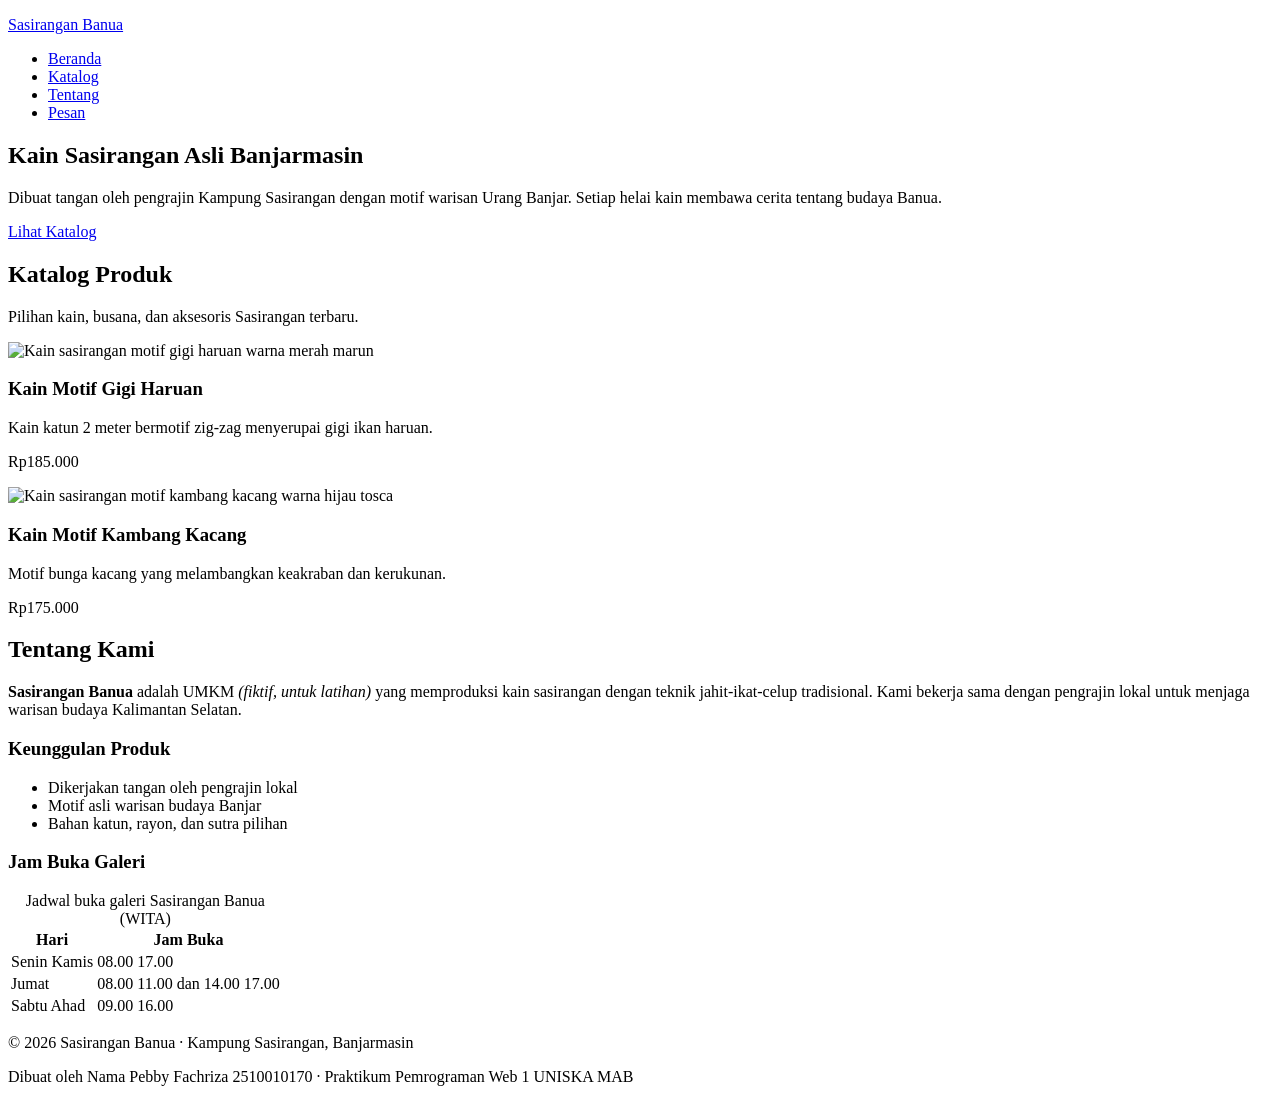
==== index.html @ b8a1b539 "tambah hero dan katalog 6 produk" ====
<!DOCTYPE html> 
<html lang="id"> 
<head> 
  <meta charset="UTF-8"> 
  <meta name="viewport" content="width=device-width, initial-scale=1.0"> 
  <meta name="description" content="Katalog kain dan busana Sasirangan khas Banjarmasin karya pengrajin lokal."> 
  <title>Sasirangan Banua | Kain Khas Banjar</title> 
</head> 
<body> 
 <!-- ========== HEADER & NAVIGASI ========== --> 
<header class="header-situs"> 
  <p class="logo"><a href="index.html">Sasirangan Banua</a></p> 
  <nav aria-label="Navigasi utama"> 
    <ul class="menu"> 
      <li><a href="index.html" aria-current="page">Beranda</a></li> 
      <li><a href="#katalog">Katalog</a></li> 
      <li><a href="#tentang">Tentang</a></li> 
      <li><a href="kontak.html">Pesan</a></li>     </ul>   </nav> 
</header> 
<main> 
  <!-- ========== HERO ========== --> 
  <section class="hero" id="beranda"> 
    <h1>Kain Sasirangan Asli Banjarmasin</h1> 
    <p>Dibuat tangan oleh pengrajin Kampung Sasirangan dengan motif warisan Urang Banjar. 
      Setiap helai kain membawa cerita tentang budaya Banua.</p> 
    <a class="tombol" href="#katalog">Lihat Katalog</a>   </section> 
<!-- ========== KATALOG ========== --> 
<section class="bagian" id="katalog"> 
  <h2>Katalog Produk</h2> 
  <p>Pilihan kain, busana, dan aksesoris Sasirangan terbaru.</p>  
  <div class="katalog-grid"> 
    <article class="kartu"> 
      <img src="img/gigi-haruan.svg" alt="Kain sasirangan motif gigi haruan warna merah marun"         width="600" height="400"> 
      <div class="kartu-isi"> 
        <h3>Kain Motif Gigi Haruan</h3> 
        <p>Kain katun 2 meter bermotif zig-zag menyerupai gigi ikan haruan.</p> 
        <p class="harga">Rp185.000</p> 
      </div> 
    </article> 
 
    <article class="kartu"> 
      <img src="img/kambang-kacang.svg" alt="Kain sasirangan motif kambang kacang warna hijau tosca" 
        width="600" height="400"> 
      <div class="kartu-isi"> 
        <h3>Kain Motif Kambang Kacang</h3> 
        <p>Motif bunga kacang yang melambangkan keakraban dan kerukunan.</p> 
        <p class="harga">Rp175.000</p> 
      </div> 
    </article> 
 
    <!-- Tambahkan minimal 4 kartu lagi dengan pola yang sama --> 
  </div> 
</section> 
  <!-- ========== TENTANG ========== --> 
  <section class="bagian" id="tentang"> 
    <h2>Tentang Kami</h2> 
    <p><strong>Sasirangan Banua</strong> adalah UMKM <em>(fiktif, untuk latihan)</em> yang       memproduksi kain sasirangan dengan teknik jahit-ikat-celup tradisional. Kami bekerja sama       dengan pengrajin lokal untuk menjaga warisan budaya Kalimantan Selatan.</p>  
    <h3>Keunggulan Produk</h3> 
    <ul> 
      <li>Dikerjakan tangan oleh pengrajin lokal</li> 
      <li>Motif asli warisan budaya Banjar</li> 
      <li>Bahan katun, rayon, dan sutra pilihan</li> 
    </ul> 
 
    <h3>Jam Buka Galeri</h3> 
    <table> 
      <caption>Jadwal buka galeri Sasirangan Banua (WITA)</caption> 
      <thead> 
        <tr> 
          <th scope="col">Hari</th> 
          <th scope="col">Jam Buka</th> 
        </tr> 
      </thead> 
      <tbody> 
        <tr> 
          <td>Senin Kamis</td> 
          <td>08.00 17.00</td> 
        </tr> 
        <tr> 
          <td>Jumat</td> 
          <td>08.00 11.00 dan 14.00 17.00</td>         </tr> 
        <tr> 
          <td>Sabtu Ahad</td> 
          <td>09.00 16.00</td> 
        </tr> 
      </tbody> 
    </table> 
  </section> 
</main> 
  <!-- ========== FOOTER ========== --> 
  <footer class="footer-situs"> 
    <p>&copy; 2026 Sasirangan Banua &middot; Kampung Sasirangan, Banjarmasin</p> 
    <p>Dibuat oleh Nama Pebby Fachriza 2510010170 &middot; Praktikum Pemrograman Web 1 UNISKA MAB</p> 
  </footer> 
</body> 
</html> 

</body> 
</html>
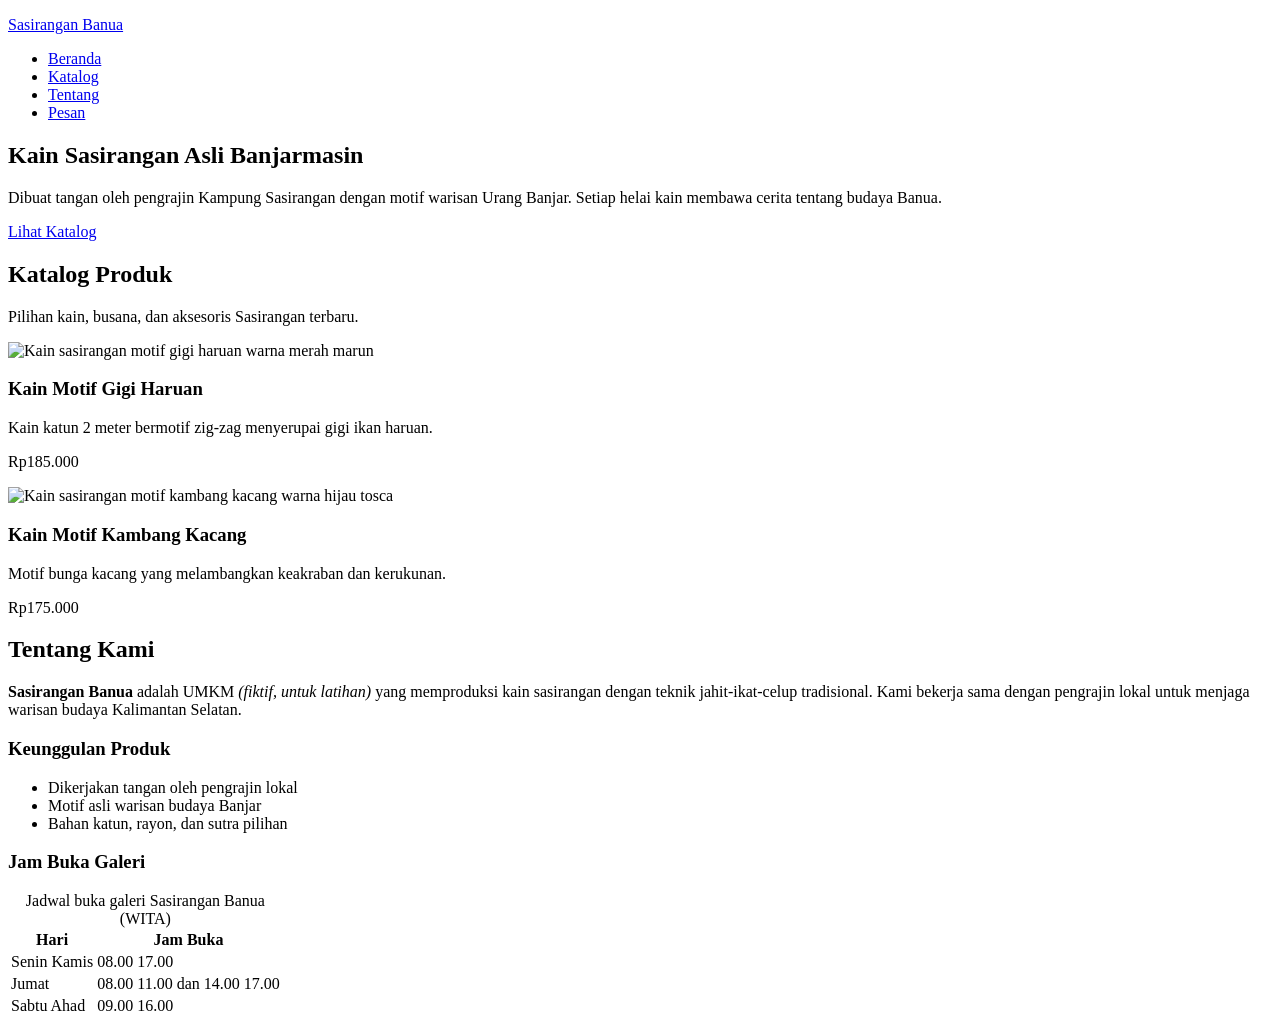
==== commit 585c2a72: "tambah bagian tabel dan jam buka" ====
--- a/index.html
+++ b/index.html
@@ -51,7 +51,7 @@
     <!-- Tambahkan minimal 4 kartu lagi dengan pola yang sama --> 
   </div> 
 </section> 
-  <!-- ========== TENTANG ========== --> 
+<!-- ========== TENTANG ========== --> 
   <section class="bagian" id="tentang"> 
     <h2>Tentang Kami</h2> 
     <p><strong>Sasirangan Banua</strong> adalah UMKM <em>(fiktif, untuk latihan)</em> yang       memproduksi kain sasirangan dengan teknik jahit-ikat-celup tradisional. Kami bekerja sama       dengan pengrajin lokal untuk menjaga warisan budaya Kalimantan Selatan.</p>  
@@ -87,13 +87,6 @@
     </table> 
   </section> 
 </main> 
-  <!-- ========== FOOTER ========== --> 
-  <footer class="footer-situs"> 
-    <p>&copy; 2026 Sasirangan Banua &middot; Kampung Sasirangan, Banjarmasin</p> 
-    <p>Dibuat oleh Nama Pebby Fachriza 2510010170 &middot; Praktikum Pemrograman Web 1 UNISKA MAB</p> 
-  </footer> 
-</body> 
-</html> 
 
 </body> 
 </html> 
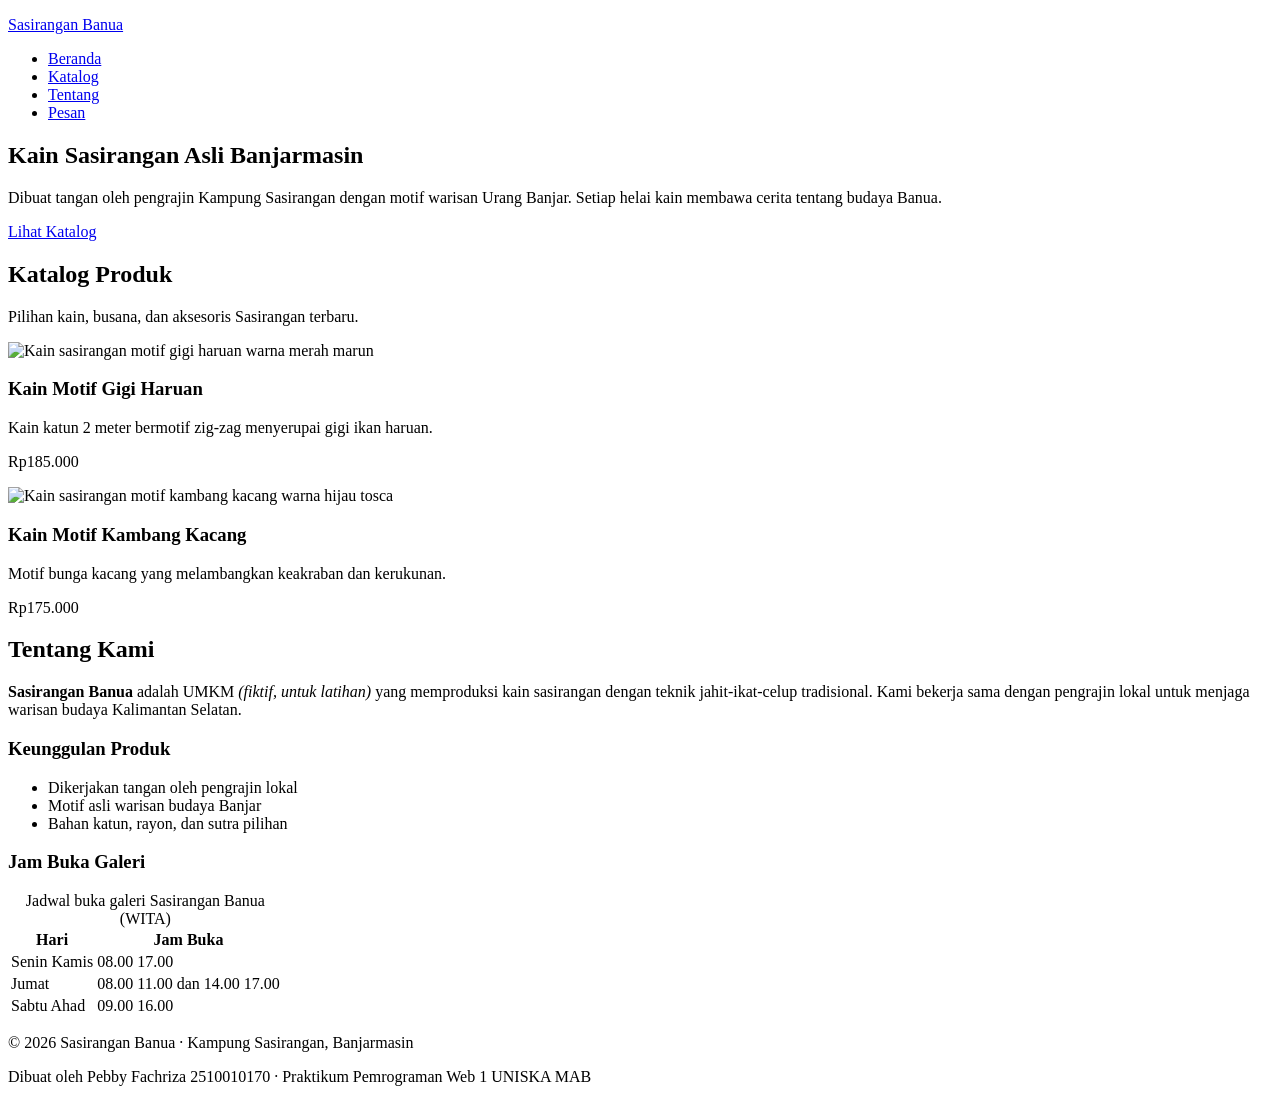
==== commit 760782bd: "perbaiki hasil validasi W3C" ====
--- a/index.html
+++ b/index.html
@@ -87,6 +87,13 @@
     </table> 
   </section> 
 </main> 
+  <!-- ========== FOOTER ========== --> 
+  <footer class="footer-situs"> 
+    <p>&copy; 2026 Sasirangan Banua &middot; Kampung Sasirangan, Banjarmasin</p> 
+    <p>Dibuat oleh Pebby Fachriza 2510010170 &middot; Praktikum Pemrograman Web 1 UNISKA MAB</p> 
+  </footer> 
+</body> 
+</html> 
 
 </body> 
 </html> 
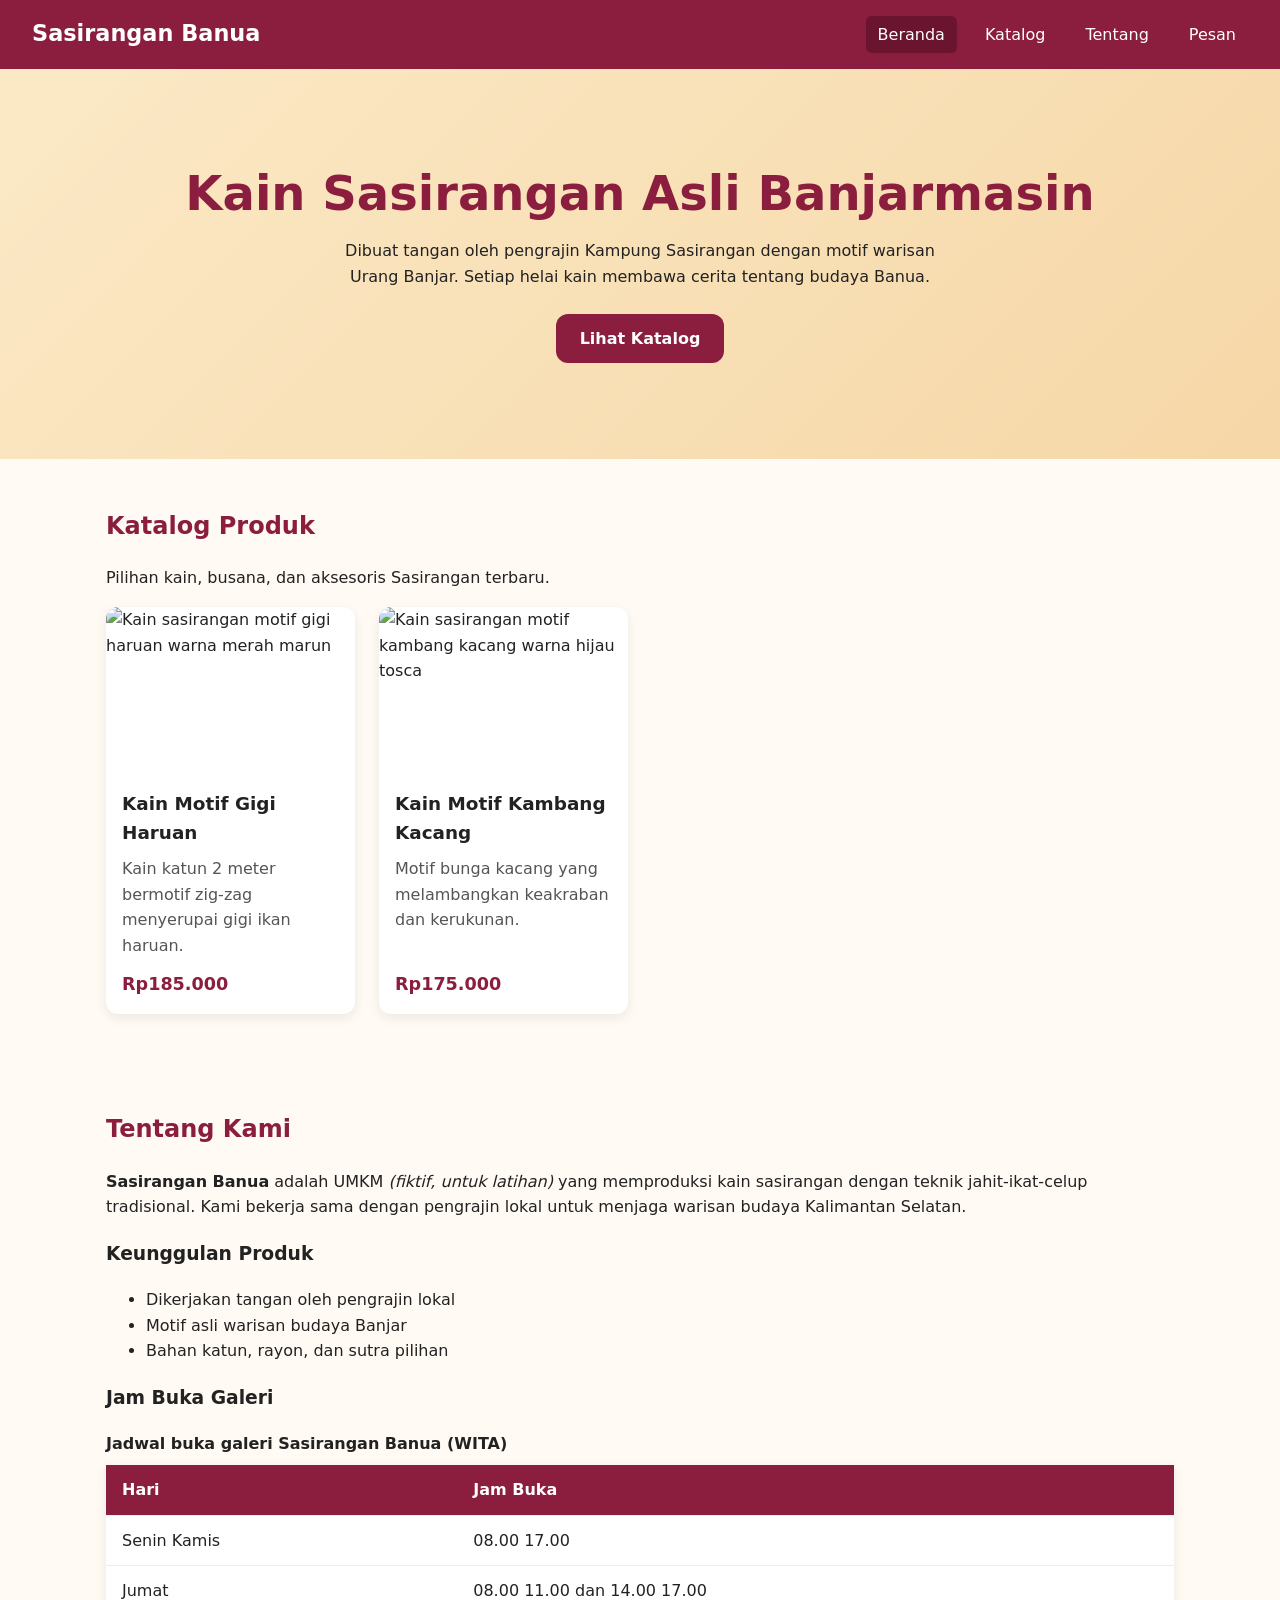
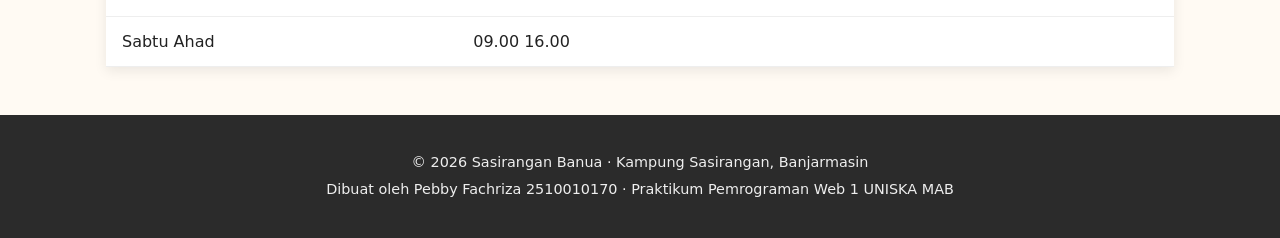
==== commit c19af123: "Tambah gaya tabel, formulir, footer, dan media query" ====
--- a/index.html
+++ b/index.html
@@ -1,6 +1,7 @@
 <!DOCTYPE html> 
 <html lang="id"> 
-<head> 
+<head>
+<link rel="stylesheet" href="css/style.css"> 
   <meta charset="UTF-8"> 
   <meta name="viewport" content="width=device-width, initial-scale=1.0"> 
   <meta name="description" content="Katalog kain dan busana Sasirangan khas Banjarmasin karya pengrajin lokal."> 
--- a/css/style.css
+++ b/css/style.css
@@ -0,0 +1,172 @@
+	/* ========================================================= 
+   Sasirangan Banua  style.css 
+   Pendekatan: mobile-first (gaya dasar untuk HP, lalu    disesuaikan untuk layar lebar dengan media query) 
+   ========================================================= */  
+/* ---------- 1. Variabel (custom properties) ---------- */ :root { 
+  --warna-utama: #8b1e3f;        /* merah marun sasirangan */ 
+  --warna-utama-gelap: #6a142f; 
+  --warna-aksen: #e0a526;        /* kuning kunyit */ 
+  --warna-krem: #fbe9c6; 
+  --warna-teks: #222222; 
+  --warna-teks-lembut: #555555; 
+  --warna-latar: #fffaf3; 
+  --warna-kartu: #ffffff; 
+  --radius: 12px; 
+  --bayangan: 0 4px 12px rgba(0, 0, 0, 0.08); 
+  --lebar-maks: 1100px; 
+} 
+ 
+/* ---------- 2. Reset ringan & dasar ---------- */ *, 
+*::before, *::after { 
+  box-sizing: border-box; 
+}  html { 
+  scroll-behavior: smooth; 
+  scroll-padding-top: 7rem;      /* agar judul tidak tertutup header sticky */ 
+}  body {   margin: 0; 
+  font-family: "Segoe UI", system-ui, -apple-system, Roboto, Arial, sans-serif;   font-size: 1rem;   line-height: 1.6;   color: var(--warna-teks); 
+  background-color: var(--warna-latar); }  img { 
+  display: block;   max-width: 100%;   height: auto; 
+ 
+ 	}  a { 
+  color: var(--warna-utama); 
+}  
+/* Penanda fokus untuk pengguna keyboard  JANGAN dihapus */ a:focus-visible, button:focus-visible, input:focus-visible, select:focus-visible, textarea:focus-visible { 
+  outline: 3px solid var(--warna-utama-gelap);   outline-offset: 2px; 
+} 
+/* ---------- 3. Header & navigasi (Flexbox) ---------- */ 
+.header-situs {   position: sticky;   top: 0;   z-index: 10;   display: flex; 
+  flex-direction: column;      /* HP: logo di atas menu */   align-items: center;   gap: 0.5rem;   padding: 1rem; 
+  background-color: var(--warna-utama);   color: #ffffff; 
+} 
+ .logo {   margin: 0;   font-size: 1.4rem;   font-weight: 700; 
+} 
+ 
+.logo a {   color: inherit;   text-decoration: none; 
+} 
+ .menu {   display: flex;   flex-wrap: wrap;   justify-content: center;   gap: 0.25rem 1rem;   margin: 0;   padding: 0;   list-style: none; 
+} 
+ 
+.menu a {   display: block;   padding: 0.35rem 0.75rem;   border-radius: 6px;   color: #ffffff;   text-decoration: none; 
+} 
+ 
+.menu a:hover, 
+.menu a[aria-current="page"] { 
+  background-color: var(--warna-utama-gelap); 
+} 
+ 
+.header-situs a:focus-visible { 
+  outline-color: #ffffff;        /* fokus putih agar terlihat di latar header yang gelap */ } 
+ 
+/* ---------- 4. Hero ---------- */ 
+.hero { 
+  padding: 4rem 1rem;   text-align: center; 
+  background: linear-gradient(135deg, var(--warna-krem), #f6d7a7); 
+} 
+ 
+.hero h1 {   margin: 0 0 1rem; 
+  font-size: clamp(1.8rem, 5vw, 3rem);   line-height: 1.2; 
+  color: var(--warna-utama); 
+} 
+ 
+.hero p {   max-width: 40rem;   margin: 0 auto 1.5rem; 
+} 
+ 
+/* ---------- 5. Tombol ---------- */ 
+.tombol { 
+  display: inline-block;   padding: 0.75rem 1.5rem;   border: none; 
+  border-radius: var(--radius);   background-color: var(--warna-utama);   color: #ffffff;   font: inherit;   font-weight: 600;   text-decoration: none;   cursor: pointer; 
+  transition: background-color 0.2s ease, transform 0.2s ease; 
+} 
+ 
+.tombol:hover { 
+  background-color: var(--warna-utama-gelap);   transform: translateY(-2px); } 
+/* ---------- 6. Bagian (section) umum ---------- */ 
+.bagian { 
+  max-width: var(--lebar-maks);   margin-inline: auto;   padding: 3rem 1rem; 
+} 
+ 
+.bagian h1, .bagian h2 {   margin-top: 0; 
+  color: var(--warna-utama); 
+} 
+ 
+/* ---------- 7. Katalog (CSS Grid) ---------- */ 
+.katalog-grid {   display: grid; 
+  grid-template-columns: repeat(auto-fill, minmax(240px, 1fr));   gap: 1.5rem; 
+} 
+ 
+.kartu {   display: flex;   flex-direction: column;   overflow: hidden; 
+  border-radius: var(--radius);   background-color: var(--warna-kartu);   box-shadow: var(--bayangan);   transition: transform 0.2s ease; 
+} 
+ 
+.kartu:hover { 
+  transform: translateY(-4px); 
+} 
+ 
+.kartu img {   width: 100%;   aspect-ratio: 3 / 2;   object-fit: cover; 
+} 
+ 
+.kartu-isi {   display: flex;   flex-direction: column; 
+  flex-grow: 1;                  /* isi kartu mengisi sisa tinggi */   padding: 1rem; 
+} 
+ 
+.kartu h3 {   margin: 0 0 0.5rem;   font-size: 1.15rem; 
+} 
+ 
+.kartu p { 
+  margin: 0 0 0.75rem; 
+  color: var(--warna-teks-lembut); } 
+ 
+.kartu .harga { 
+  margin-top: auto;              /* harga selalu di bagian bawah kartu */   margin-bottom: 0;   font-size: 1.1rem;   font-weight: 700; 
+  color: var(--warna-utama); } 
+/* ---------- 8. Tabel ---------- */ table {   width: 100%; 
+  border-collapse: collapse; 
+  background-color: var(--warna-kartu);   box-shadow: var(--bayangan); 
+}  caption { 
+  margin-bottom: 0.5rem;   font-weight: 600;   text-align: left; 
+}  th, td { 
+  padding: 0.75rem 1rem; 
+  border-bottom: 1px solid #eeeeee;   text-align: left; 
+}  thead th { 
+  background-color: var(--warna-utama);   color: #ffffff; 
+} 
+/* ---------- 9. Formulir ---------- */ 
+.form-pesan {   display: grid;   gap: 1rem;   max-width: 40rem;   padding: 1.5rem; 
+  border-radius: var(--radius);   background-color: var(--warna-kartu);   box-shadow: var(--bayangan); 
+} 
+ kolom {   display: flex;   flex-direction: column;   gap: 0.35rem; 
+}  label, legend { 
+  font-weight: 600; 
+}  input, select, textarea {   width: 100%; 
+  padding: 0.65rem 0.75rem;   border: 1px solid #b5b5b5;   border-radius: 8px;   font: inherit; 
+}  fieldset {   display: flex;   flex-direction: column;   gap: 0.35rem; 
+  border: 1px solid #dddddd;   border-radius: 8px; 
+}  
+fieldset label, 
+.cek {   display: flex;   align-items: center;   gap: 0.5rem;   font-weight: 400; 
+}  input[type="radio"], input[type="checkbox"] {   width: auto; 
+} 
+/* ---------- 10. Footer ---------- */ 
+.footer-situs {   padding: 2rem 1rem;   background-color: #2b2b2b;   color: #eeeeee;   font-size: 0.9rem;   text-align: center; 
+} 
+ 
+.footer-situs p {   margin: 0.25rem 0; 
+} 
+/* ---------- 11. Responsif: tablet & desktop ---------- */ @media (min-width: 768px) { 
+  .header-situs { 
+    flex-direction: row;          /* logo kiri, menu kanan */     justify-content: space-between;     padding-inline: 2rem; 
+  } 
+ 
+  .hero { 
+    padding: 6rem 2rem; 
+  } 
+} 
+ 
+/* Hormati pengguna yang tidak ingin banyak animasi */ 
+@media (prefers-reduced-motion: reduce) {   html { 
+    scroll-behavior: auto; 
+  } 
+   * { 
+    transition: none !important; 
+  } 
+} 
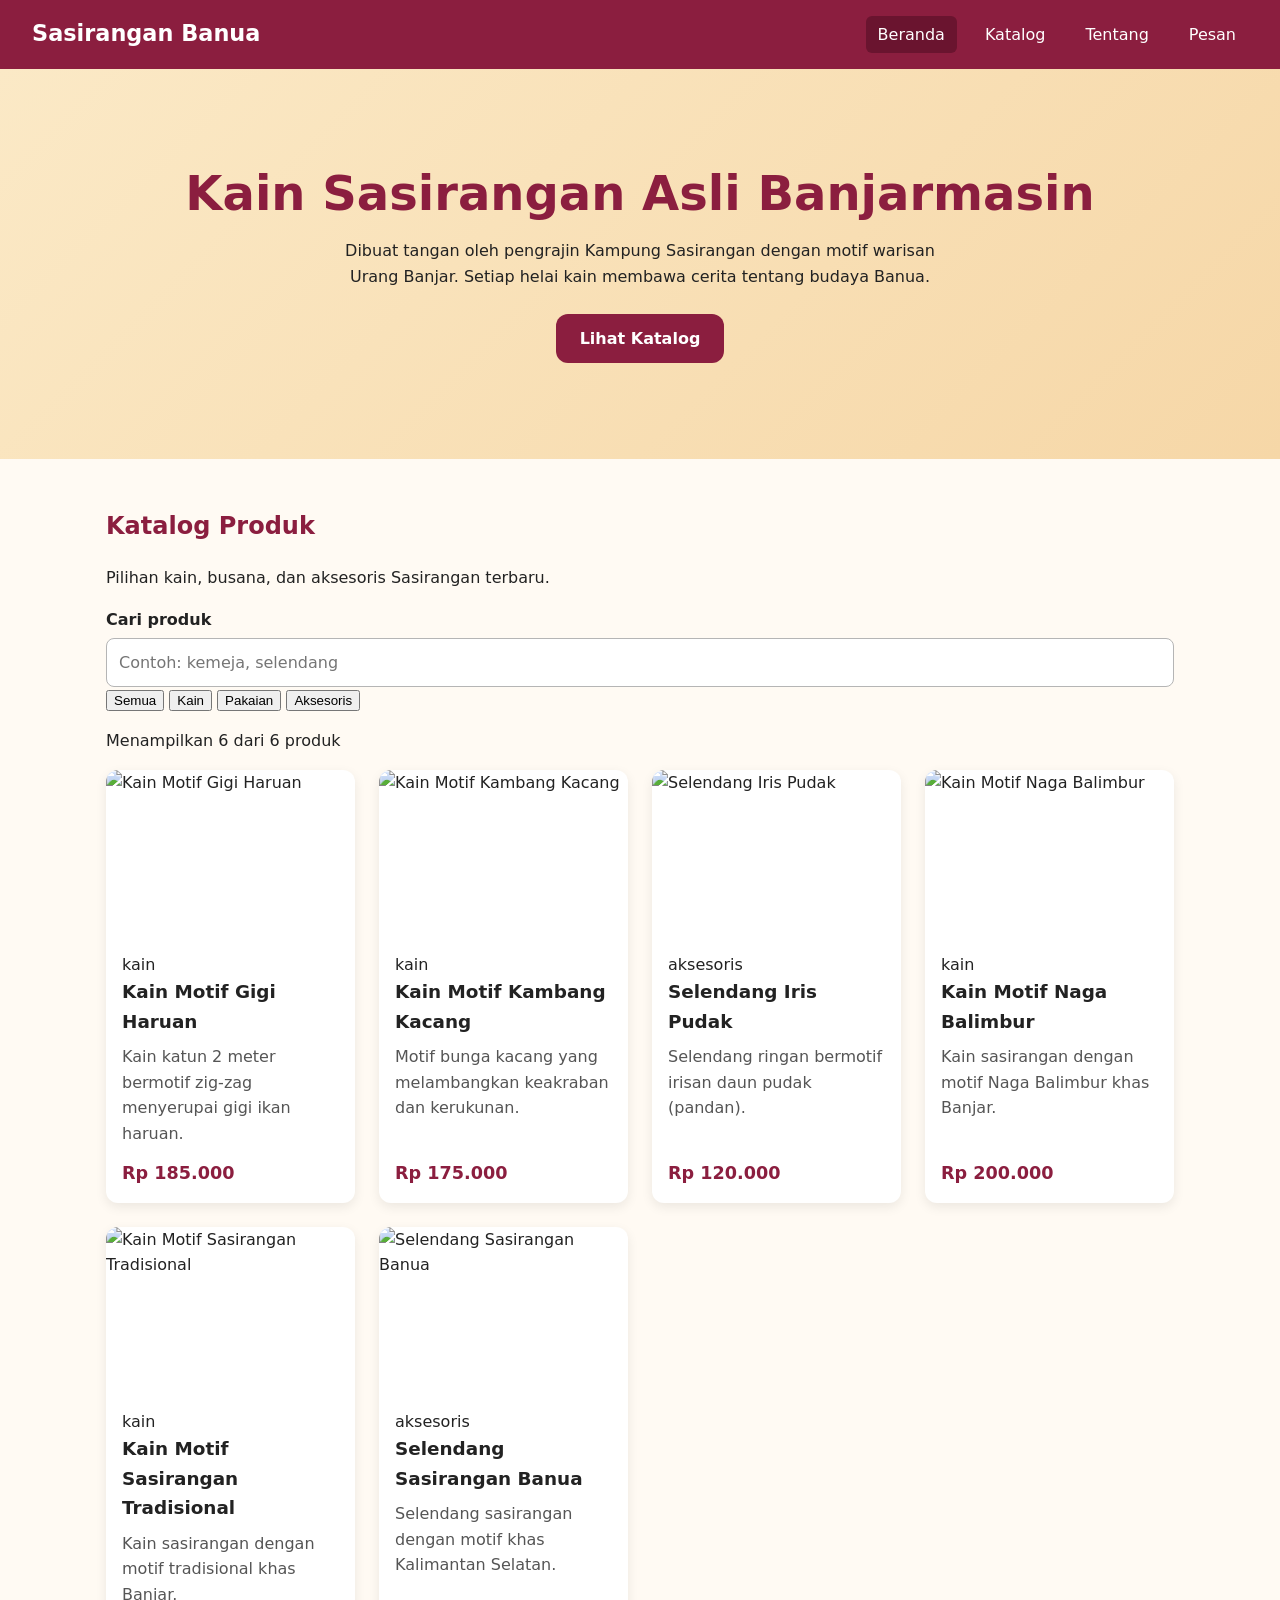
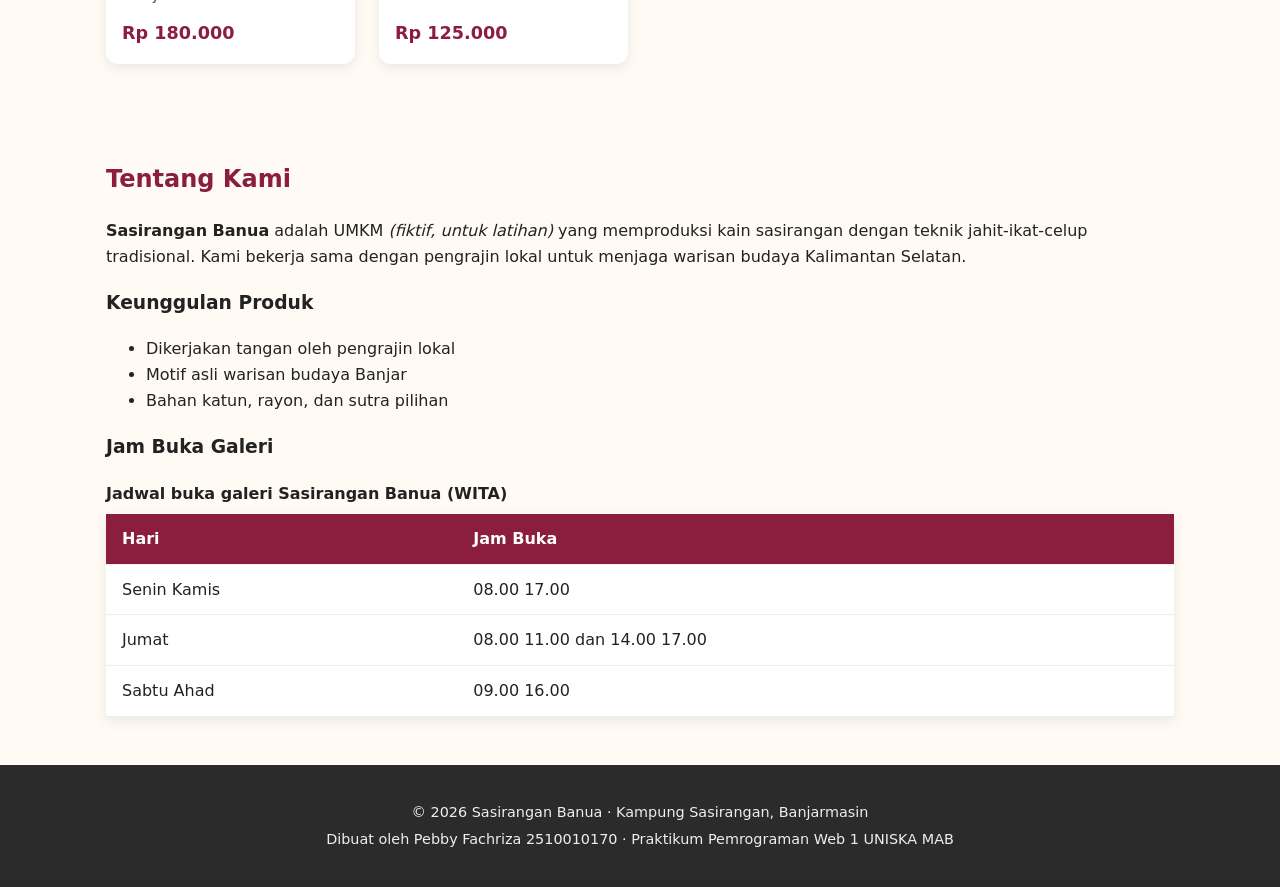
==== commit 37352b32: "Tampilkan katalog dari array data dengan DOM" ====
--- a/index.html
+++ b/index.html
@@ -2,6 +2,7 @@
 <html lang="id"> 
 <head>
 <link rel="stylesheet" href="css/style.css"> 
+<script src="js/katalog.js" defer></script> 
   <meta charset="UTF-8"> 
   <meta name="viewport" content="width=device-width, initial-scale=1.0"> 
   <meta name="description" content="Katalog kain dan busana Sasirangan khas Banjarmasin karya pengrajin lokal."> 
@@ -29,27 +30,21 @@
 <section class="bagian" id="katalog"> 
   <h2>Katalog Produk</h2> 
   <p>Pilihan kain, busana, dan aksesoris Sasirangan terbaru.</p>  
-  <div class="katalog-grid"> 
-    <article class="kartu"> 
-      <img src="img/gigi-haruan.svg" alt="Kain sasirangan motif gigi haruan warna merah marun"         width="600" height="400"> 
-      <div class="kartu-isi"> 
-        <h3>Kain Motif Gigi Haruan</h3> 
-        <p>Kain katun 2 meter bermotif zig-zag menyerupai gigi ikan haruan.</p> 
-        <p class="harga">Rp185.000</p> 
-      </div> 
-    </article> 
+ </p>  <div class="kontrol-katalog"> 
+  <div class="kolom"> 
+    <label for="cari">Cari produk</label> 
+    <input type="search" id="cari" placeholder="Contoh: kemeja, selendang">   </div> 
+  <div class="filter" role="group" aria-label="Filter kategori"> 
+    <button type="button" class="tombol-filter aktif" data-kategori="semua"       aria-pressed="true">Semua</button> 
+    <button type="button" class="tombol-filter" data-kategori="kain"       aria-pressed="false">Kain</button> 
+    <button type="button" class="tombol-filter" data-kategori="pakaian"       aria-pressed="false">Pakaian</button> 
+    <button type="button" class="tombol-filter" data-kategori="aksesoris"       aria-pressed="false">Aksesoris</button>   </div> 
+</div> 
  
-    <article class="kartu"> 
-      <img src="img/kambang-kacang.svg" alt="Kain sasirangan motif kambang kacang warna hijau tosca" 
-        width="600" height="400"> 
-      <div class="kartu-isi"> 
-        <h3>Kain Motif Kambang Kacang</h3> 
-        <p>Motif bunga kacang yang melambangkan keakraban dan kerukunan.</p> 
-        <p class="harga">Rp175.000</p> 
-      </div> 
-    </article> 
- 
-    <!-- Tambahkan minimal 4 kartu lagi dengan pola yang sama --> 
+<p id="info-jumlah" class="info-jumlah" aria-live="polite"></p> 
+<div id="daftar-katalog" class="katalog-grid"></div> 
+<noscript><p>Aktifkan JavaScript untuk melihat katalog produk.</p></noscript> 
+
   </div> 
 </section> 
 <!-- ========== TENTANG ========== --> 
--- a/css/style.css
+++ b/css/style.css
@@ -1,172 +1,383 @@
-	/* ========================================================= 
-   Sasirangan Banua  style.css 
-   Pendekatan: mobile-first (gaya dasar untuk HP, lalu    disesuaikan untuk layar lebar dengan media query) 
-   ========================================================= */  
-/* ---------- 1. Variabel (custom properties) ---------- */ :root { 
-  --warna-utama: #8b1e3f;        /* merah marun sasirangan */ 
-  --warna-utama-gelap: #6a142f; 
-  --warna-aksen: #e0a526;        /* kuning kunyit */ 
-  --warna-krem: #fbe9c6; 
-  --warna-teks: #222222; 
-  --warna-teks-lembut: #555555; 
-  --warna-latar: #fffaf3; 
-  --warna-kartu: #ffffff; 
-  --radius: 12px; 
-  --bayangan: 0 4px 12px rgba(0, 0, 0, 0.08); 
-  --lebar-maks: 1100px; 
-} 
- 
-/* ---------- 2. Reset ringan & dasar ---------- */ *, 
-*::before, *::after { 
-  box-sizing: border-box; 
-}  html { 
-  scroll-behavior: smooth; 
-  scroll-padding-top: 7rem;      /* agar judul tidak tertutup header sticky */ 
-}  body {   margin: 0; 
-  font-family: "Segoe UI", system-ui, -apple-system, Roboto, Arial, sans-serif;   font-size: 1rem;   line-height: 1.6;   color: var(--warna-teks); 
-  background-color: var(--warna-latar); }  img { 
-  display: block;   max-width: 100%;   height: auto; 
- 
- 	}  a { 
-  color: var(--warna-utama); 
-}  
-/* Penanda fokus untuk pengguna keyboard  JANGAN dihapus */ a:focus-visible, button:focus-visible, input:focus-visible, select:focus-visible, textarea:focus-visible { 
-  outline: 3px solid var(--warna-utama-gelap);   outline-offset: 2px; 
-} 
-/* ---------- 3. Header & navigasi (Flexbox) ---------- */ 
-.header-situs {   position: sticky;   top: 0;   z-index: 10;   display: flex; 
-  flex-direction: column;      /* HP: logo di atas menu */   align-items: center;   gap: 0.5rem;   padding: 1rem; 
-  background-color: var(--warna-utama);   color: #ffffff; 
-} 
- .logo {   margin: 0;   font-size: 1.4rem;   font-weight: 700; 
-} 
- 
-.logo a {   color: inherit;   text-decoration: none; 
-} 
- .menu {   display: flex;   flex-wrap: wrap;   justify-content: center;   gap: 0.25rem 1rem;   margin: 0;   padding: 0;   list-style: none; 
-} 
- 
-.menu a {   display: block;   padding: 0.35rem 0.75rem;   border-radius: 6px;   color: #ffffff;   text-decoration: none; 
-} 
- 
-.menu a:hover, 
-.menu a[aria-current="page"] { 
-  background-color: var(--warna-utama-gelap); 
-} 
- 
-.header-situs a:focus-visible { 
-  outline-color: #ffffff;        /* fokus putih agar terlihat di latar header yang gelap */ } 
- 
-/* ---------- 4. Hero ---------- */ 
-.hero { 
-  padding: 4rem 1rem;   text-align: center; 
-  background: linear-gradient(135deg, var(--warna-krem), #f6d7a7); 
-} 
- 
-.hero h1 {   margin: 0 0 1rem; 
-  font-size: clamp(1.8rem, 5vw, 3rem);   line-height: 1.2; 
-  color: var(--warna-utama); 
-} 
- 
-.hero p {   max-width: 40rem;   margin: 0 auto 1.5rem; 
-} 
- 
-/* ---------- 5. Tombol ---------- */ 
-.tombol { 
-  display: inline-block;   padding: 0.75rem 1.5rem;   border: none; 
-  border-radius: var(--radius);   background-color: var(--warna-utama);   color: #ffffff;   font: inherit;   font-weight: 600;   text-decoration: none;   cursor: pointer; 
-  transition: background-color 0.2s ease, transform 0.2s ease; 
-} 
- 
-.tombol:hover { 
-  background-color: var(--warna-utama-gelap);   transform: translateY(-2px); } 
-/* ---------- 6. Bagian (section) umum ---------- */ 
-.bagian { 
-  max-width: var(--lebar-maks);   margin-inline: auto;   padding: 3rem 1rem; 
-} 
- 
-.bagian h1, .bagian h2 {   margin-top: 0; 
-  color: var(--warna-utama); 
-} 
- 
-/* ---------- 7. Katalog (CSS Grid) ---------- */ 
-.katalog-grid {   display: grid; 
-  grid-template-columns: repeat(auto-fill, minmax(240px, 1fr));   gap: 1.5rem; 
-} 
- 
-.kartu {   display: flex;   flex-direction: column;   overflow: hidden; 
-  border-radius: var(--radius);   background-color: var(--warna-kartu);   box-shadow: var(--bayangan);   transition: transform 0.2s ease; 
-} 
- 
-.kartu:hover { 
-  transform: translateY(-4px); 
-} 
- 
-.kartu img {   width: 100%;   aspect-ratio: 3 / 2;   object-fit: cover; 
-} 
- 
-.kartu-isi {   display: flex;   flex-direction: column; 
-  flex-grow: 1;                  /* isi kartu mengisi sisa tinggi */   padding: 1rem; 
-} 
- 
-.kartu h3 {   margin: 0 0 0.5rem;   font-size: 1.15rem; 
-} 
- 
-.kartu p { 
-  margin: 0 0 0.75rem; 
-  color: var(--warna-teks-lembut); } 
- 
-.kartu .harga { 
-  margin-top: auto;              /* harga selalu di bagian bawah kartu */   margin-bottom: 0;   font-size: 1.1rem;   font-weight: 700; 
-  color: var(--warna-utama); } 
-/* ---------- 8. Tabel ---------- */ table {   width: 100%; 
-  border-collapse: collapse; 
-  background-color: var(--warna-kartu);   box-shadow: var(--bayangan); 
-}  caption { 
-  margin-bottom: 0.5rem;   font-weight: 600;   text-align: left; 
-}  th, td { 
-  padding: 0.75rem 1rem; 
-  border-bottom: 1px solid #eeeeee;   text-align: left; 
-}  thead th { 
-  background-color: var(--warna-utama);   color: #ffffff; 
-} 
-/* ---------- 9. Formulir ---------- */ 
-.form-pesan {   display: grid;   gap: 1rem;   max-width: 40rem;   padding: 1.5rem; 
-  border-radius: var(--radius);   background-color: var(--warna-kartu);   box-shadow: var(--bayangan); 
-} 
- kolom {   display: flex;   flex-direction: column;   gap: 0.35rem; 
-}  label, legend { 
-  font-weight: 600; 
-}  input, select, textarea {   width: 100%; 
-  padding: 0.65rem 0.75rem;   border: 1px solid #b5b5b5;   border-radius: 8px;   font: inherit; 
-}  fieldset {   display: flex;   flex-direction: column;   gap: 0.35rem; 
-  border: 1px solid #dddddd;   border-radius: 8px; 
-}  
-fieldset label, 
-.cek {   display: flex;   align-items: center;   gap: 0.5rem;   font-weight: 400; 
-}  input[type="radio"], input[type="checkbox"] {   width: auto; 
-} 
-/* ---------- 10. Footer ---------- */ 
-.footer-situs {   padding: 2rem 1rem;   background-color: #2b2b2b;   color: #eeeeee;   font-size: 0.9rem;   text-align: center; 
-} 
- 
-.footer-situs p {   margin: 0.25rem 0; 
-} 
-/* ---------- 11. Responsif: tablet & desktop ---------- */ @media (min-width: 768px) { 
-  .header-situs { 
-    flex-direction: row;          /* logo kiri, menu kanan */     justify-content: space-between;     padding-inline: 2rem; 
-  } 
- 
-  .hero { 
-    padding: 6rem 2rem; 
-  } 
-} 
- 
-/* Hormati pengguna yang tidak ingin banyak animasi */ 
-@media (prefers-reduced-motion: reduce) {   html { 
-    scroll-behavior: auto; 
-  } 
-   * { 
-    transition: none !important; 
-  } 
-} 
+/* =========================================================
+    Sasirangan Banua — style.css
+    Pendekatan: mobile-first (gaya dasar untuk HP, lalu
+    disesuaikan untuk layar lebar dengan media query)
+    ========================================================= */
+
+/* ---------- 1. Variabel (custom properties) ---------- */
+:root {
+    --warna-utama: #8b1e3f;
+    /* merah marun sasirangan */
+    --warna-utama-gelap: #6a142f;
+    --warna-aksen: #e0a526;
+    /* kuning kunyit */
+    --warna-krem: #fbe9c6;
+    --warna-teks: #222222;
+    --warna-teks-lembut: #555555;
+    --warna-latar: #fffaf3;
+    --warna-kartu: #ffffff;
+    --radius: 12px;
+    --bayangan: 0 4px 12px rgba(0, 0, 0, 0.08);
+    --lebar-maks: 1100px;
+}
+
+/* ---------- 2. Reset ringan & dasar ---------- */
+*,
+*::before,
+*::after {
+    box-sizing: border-box;
+}
+
+html {
+    scroll-behavior: smooth;
+    scroll-padding-top: 7rem;
+    /* agar judul tidak tertutup header sticky */
+}
+
+body {
+    margin: 0;
+    font-family: "Segoe UI", system-ui, -apple-system, Roboto, Arial, sans-serif;
+    font-size: 1rem;
+    line-height: 1.6;
+    color: var(--warna-teks);
+    background-color: var(--warna-latar);
+}
+
+img {
+    display: block;
+    max-width: 100%;
+    height: auto;
+}
+
+a {
+    color: var(--warna-utama);
+}
+
+/* Penanda fokus untuk pengguna keyboard — JANGAN dihapus */
+a:focus-visible,
+button:focus-visible,
+input:focus-visible,
+select:focus-visible,
+textarea:focus-visible {
+    outline: 3px solid var(--warna-utama-gelap);
+    outline-offset: 2px;
+}
+
+/* ---------- 3. Header & navigasi (Flexbox) ---------- */
+.header-situs {
+    position: sticky;
+    top: 0;
+    z-index: 10;
+    display: flex;
+    flex-direction: column;
+    /* HP: logo di atas menu */
+    align-items: center;
+    gap: 0.5rem;
+    padding: 1rem;
+    background-color: var(--warna-utama);
+    color: #ffffff;
+}
+
+.logo {
+    margin: 0;
+    font-size: 1.4rem;
+    font-weight: 700;
+}
+
+.logo a {
+    color: inherit;
+    text-decoration: none;
+}
+
+.menu {
+    display: flex;
+    flex-wrap: wrap;
+    justify-content: center;
+    gap: 0.25rem 1rem;
+    margin: 0;
+    padding: 0;
+    list-style: none;
+}
+
+.menu a {
+    display: block;
+    padding: 0.35rem 0.75rem;
+    border-radius: 6px;
+    color: #ffffff;
+    text-decoration: none;
+}
+
+.menu a:hover,
+.menu a[aria-current="page"] {
+    background-color: var(--warna-utama-gelap);
+}
+
+.header-situs a:focus-visible {
+    outline-color: #ffffff;
+    /* fokus putih agar terlihat di latar header yang gelap */
+}
+
+/* ---------- 4. Hero ---------- */
+.hero {
+    padding: 4rem 1rem;
+    text-align: center;
+    background: linear-gradient(135deg, var(--warna-krem), #f6d7a7);
+}
+
+.hero h1 {
+    margin: 0 0 1rem;
+    font-size: clamp(1.8rem, 5vw, 3rem);
+    line-height: 1.2;
+    color: var(--warna-utama);
+}
+
+.hero p {
+    max-width: 40rem;
+    margin: 0 auto 1.5rem;
+}
+
+/* ---------- 5. Tombol ---------- */
+.tombol {
+    display: inline-block;
+    padding: 0.75rem 1.5rem;
+    border: none;
+    border-radius: var(--radius);
+    background-color: var(--warna-utama);
+    color: #ffffff;
+    font: inherit;
+    font-weight: 600;
+    text-decoration: none;
+    cursor: pointer;
+    transition: background-color 0.2s ease, transform 0.2s ease;
+}
+
+.tombol:hover {
+    background-color: var(--warna-utama-gelap);
+    transform: translateY(-2px);
+}
+
+/* ---------- 6. Bagian (section) umum ---------- */
+.bagian {
+    max-width: var(--lebar-maks);
+    margin-inline: auto;
+    padding: 3rem 1rem;
+}
+
+.bagian h1,
+.bagian h2 {
+    margin-top: 0;
+    color: var(--warna-utama);
+}
+
+/* ---------- 7. Katalog (CSS Grid) ---------- */
+.katalog-grid {
+    display: grid;
+    grid-template-columns: repeat(auto-fill, minmax(240px, 1fr));
+    gap: 1.5rem;
+}
+
+.kartu {
+    display: flex;
+    flex-direction: column;
+    overflow: hidden;
+    border-radius: var(--radius);
+    background-color: var(--warna-kartu);
+    box-shadow: var(--bayangan);
+    transition: transform 0.2s ease;
+}
+
+.kartu:hover {
+    transform: translateY(-4px);
+}
+
+.kartu img {
+    width: 100%;
+    aspect-ratio: 3 / 2;
+    object-fit: cover;
+}
+
+.kartu-isi {
+    display: flex;
+    flex-direction: column;
+    flex-grow: 1;
+    /* isi kartu mengisi sisa tinggi */
+    padding: 1rem;
+}
+
+.kartu h3 {
+    margin: 0 0 0.5rem;
+    font-size: 1.15rem;
+}
+
+.kartu p {
+    margin: 0 0 0.75rem;
+    color: var(--warna-teks-lembut);
+}
+
+.kartu .harga {
+    margin-top: auto;
+    /* harga selalu di bagian bawah kartu */
+    margin-bottom: 0;
+    font-size: 1.1rem;
+    font-weight: 700;
+    color: var(--warna-utama);
+}
+
+/* ---------- 8. Tabel ---------- */
+table {
+    width: 100%;
+    border-collapse: collapse;
+    background-color: var(--warna-kartu);
+    box-shadow: var(--bayangan);
+}
+
+caption {
+    margin-bottom: 0.5rem;
+    font-weight: 600;
+    text-align: left;
+}
+
+th,
+td {
+    padding: 0.75rem 1rem;
+    border-bottom: 1px solid #eeeeee;
+    text-align: left;
+}
+
+thead th {
+    background-color: var(--warna-utama);
+    color: #ffffff;
+}
+
+/* ---------- 9. Formulir ---------- */
+.form-pesan {
+    display: grid;
+    gap: 1rem;
+    max-width: 40rem;
+    padding: 1.5rem;
+    border-radius: var(--radius);
+    background-color: var(--warna-kartu);
+    box-shadow: var(--bayangan);
+}
+
+.kolom {
+    display: flex;
+    flex-direction: column;
+    gap: 0.35rem;
+}
+
+label,
+legend {
+    font-weight: 600;
+}
+
+input,
+select,
+textarea {
+    width: 100%;
+    padding: 0.65rem 0.75rem;
+    border: 1px solid #b5b5b5;
+    border-radius: 8px;
+    font: inherit;
+}
+
+fieldset {
+    display: flex;
+    flex-direction: column;
+    gap: 0.35rem;
+    border: 1px solid #dddddd;
+    border-radius: 8px;
+}
+
+fieldset label,
+.cek {
+    display: flex;
+    align-items: center;
+    gap: 0.5rem;
+    font-weight: 400;
+}
+
+input[type="radio"],
+input[type="checkbox"] {
+    width: auto;
+}
+
+/* ---------- 10. Footer ---------- */
+.footer-situs {
+    padding: 2rem 1rem;
+    background-color: #2b2b2b;
+    color: #eeeeee;
+    font-size: 0.9rem;
+    text-align: center;
+}
+
+.footer-situs p {
+    margin: 0.25rem 0;
+}
+
+/* ---------- 11. Responsif: tablet & desktop ---------- */
+@media (min-width: 768px) {
+    .header-situs {
+        flex-direction: row;
+        /* logo kiri, menu kanan */
+        justify-content: space-between;
+        padding-inline: 2rem;
+    }
+
+    .hero {
+        padding: 6rem 2rem;
+    }
+}
+
+/* Hormati pengguna yang tidak ingin banyak animasi */
+@media (prefers-reduced-motion: reduce) {
+    html {
+        scroll-behavior: auto;
+    }
+
+    * {
+        transition: none !important;
+    }
+}
+@media (max-width: 767px) {
+
+    .header-situs {
+        width: 100%;
+        padding: 12px;
+    }
+
+    .logo {
+        font-size: 1.2rem;
+    }
+
+    .menu {
+        gap: 5px;
+    }
+
+    .menu a {
+        padding: 8px 10px;
+        font-size: 14px;
+    }
+
+    .hero {
+        padding: 3rem 1rem;
+    }
+
+    .bagian {
+        padding: 2rem 1rem;
+    }
+
+    .katalog-grid {
+        grid-template-columns: 1fr;
+    }
+
+    .form-pesan {
+        width: 100%;
+        padding: 1rem;
+    }
+
+    .footer-situs {
+        padding: 1.5rem 1rem;
+        font-size: 0.8rem;
+    }
+}
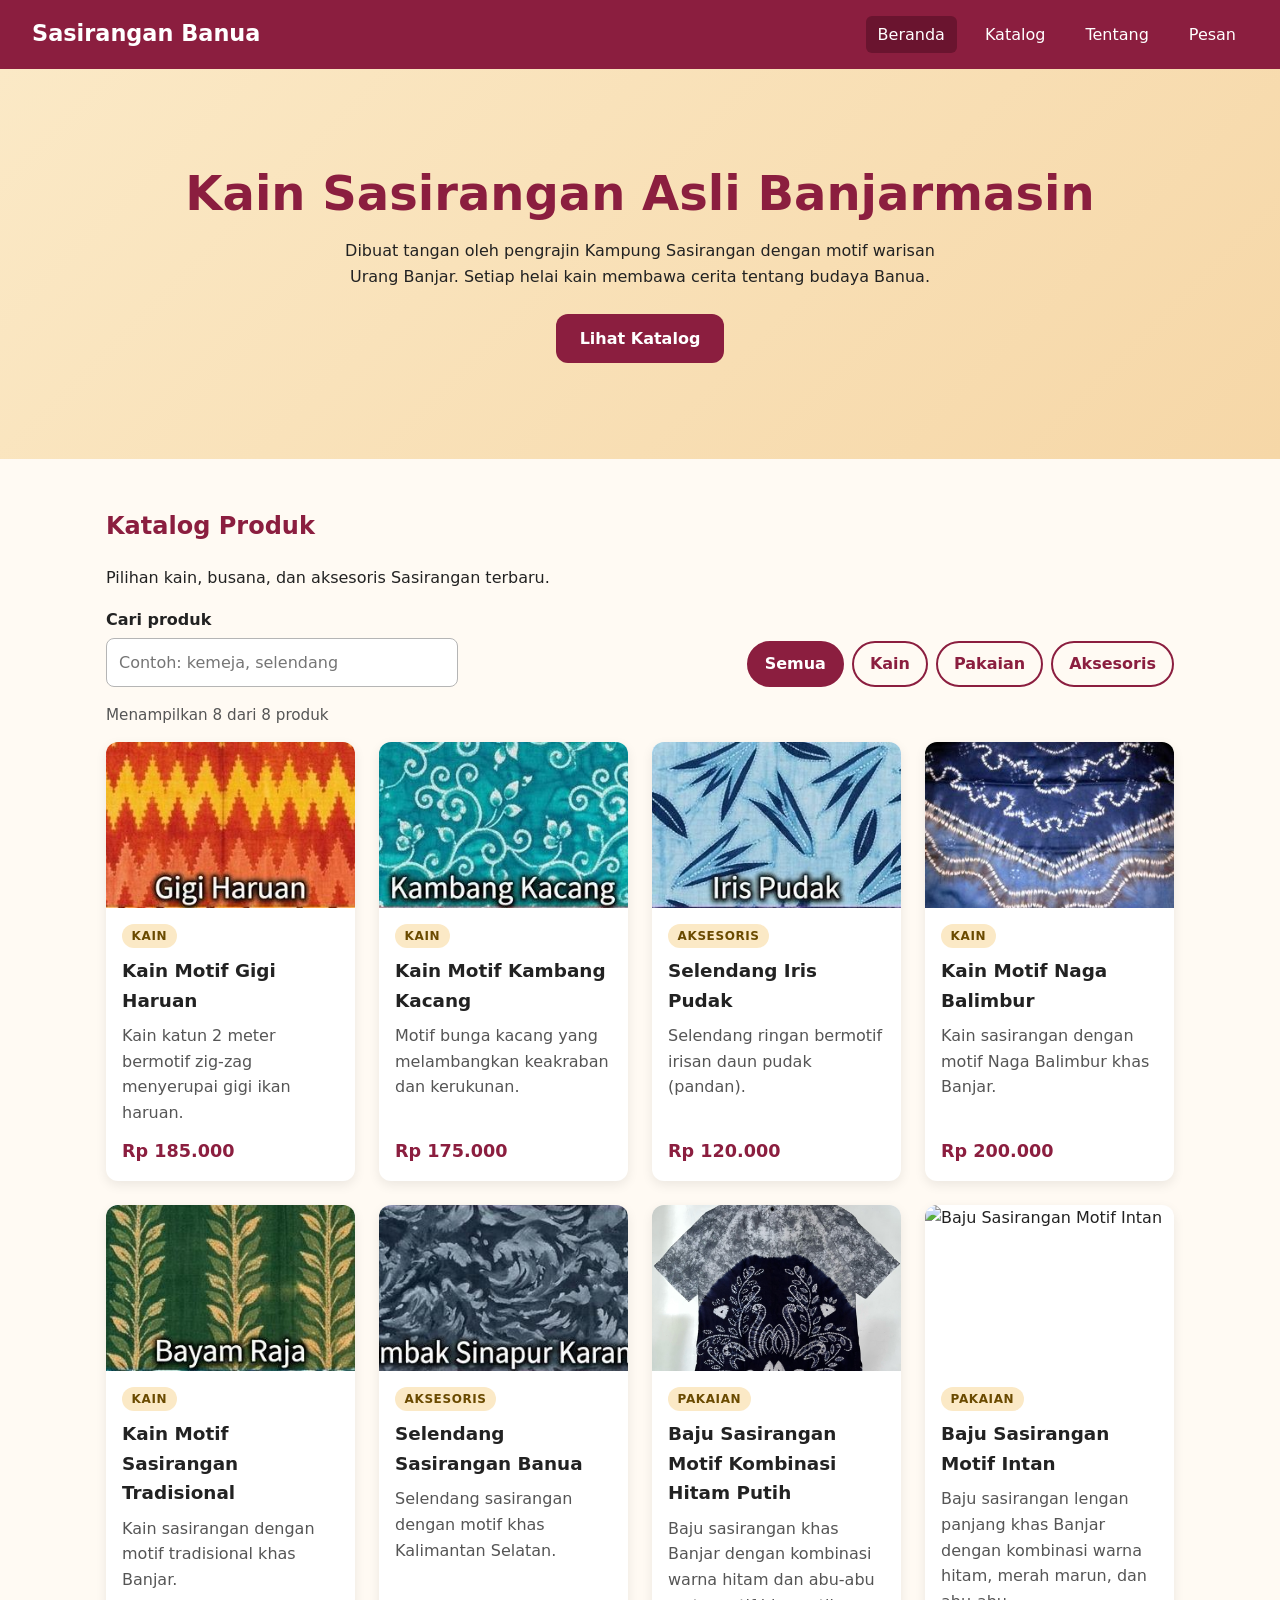
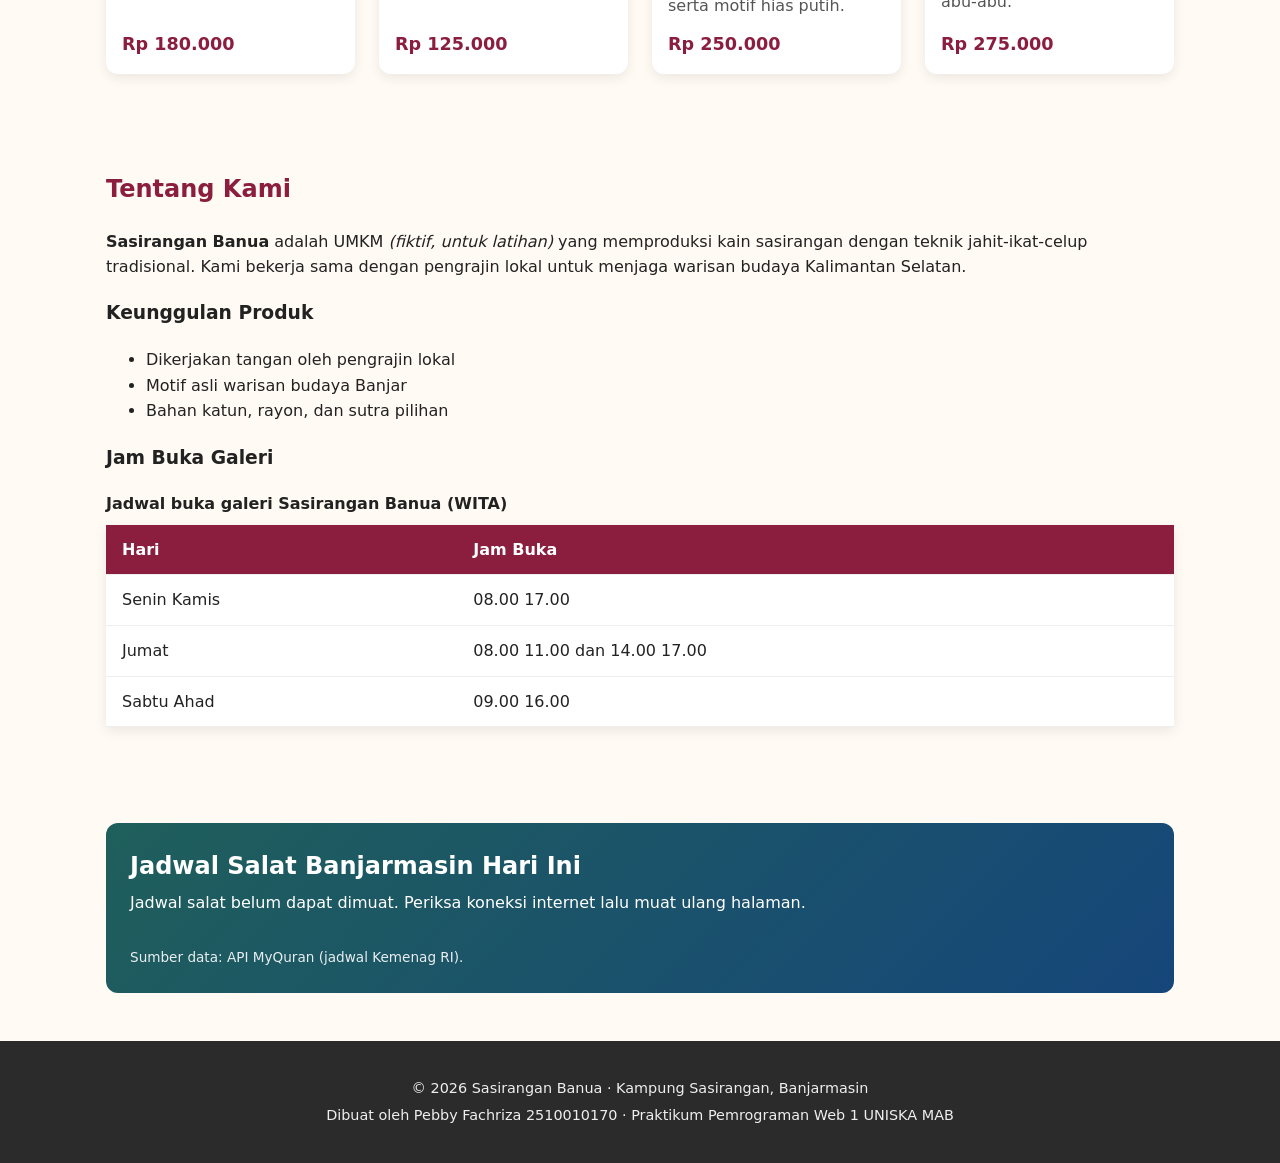
==== commit 5c88609f: "Tambah widget jadwal salat dari API MyQuran" ====
--- a/index.html
+++ b/index.html
@@ -2,7 +2,8 @@
 <html lang="id"> 
 <head>
 <link rel="stylesheet" href="css/style.css"> 
-<script src="js/katalog.js" defer></script> 
+<script src="js/katalog.js" defer></script>
+<script src="js/jadwal-salat.js" defer></script>  
   <meta charset="UTF-8"> 
   <meta name="viewport" content="width=device-width, initial-scale=1.0"> 
   <meta name="description" content="Katalog kain dan busana Sasirangan khas Banjarmasin karya pengrajin lokal."> 
@@ -30,7 +31,7 @@
 <section class="bagian" id="katalog"> 
   <h2>Katalog Produk</h2> 
   <p>Pilihan kain, busana, dan aksesoris Sasirangan terbaru.</p>  
- </p>  <div class="kontrol-katalog"> 
+  <div class="kontrol-katalog"> 
   <div class="kolom"> 
     <label for="cari">Cari produk</label> 
     <input type="search" id="cari" placeholder="Contoh: kemeja, selendang">   </div> 
@@ -82,6 +83,14 @@
       </tbody> 
     </table> 
   </section> 
+  <!-- ========== JADWAL SALAT (data dari API) ========== --> 
+<section class="bagian" id="jadwal"> 
+  <div class="jadwal-salat" id="jadwal-salat"> 
+    <h2>Jadwal Salat Banjarmasin Hari Ini</h2> 
+    <p class="status" aria-live="polite">Memuat jadwal salat...</p>     <ul class="daftar-waktu" hidden></ul> 
+    <p class="sumber">Sumber data: API MyQuran (jadwal Kemenag RI).</p> 
+  </div> 
+</section> 
 </main> 
   <!-- ========== FOOTER ========== --> 
   <footer class="footer-situs"> 
--- a/css/style.css
+++ b/css/style.css
@@ -339,6 +339,7 @@
         transition: none !important;
     }
 }
+/* RESPONSIVE HP */
 @media (max-width: 767px) {
 
     .header-situs {
@@ -367,8 +368,26 @@
         padding: 2rem 1rem;
     }
 
-    .katalog-grid {
-        grid-template-columns: 1fr;
+    /* Katalog menjadi 1 kolom di HP */
+.katalog-grid {
+    grid-template-columns: 1fr;
+    gap: 1rem;
+}
+
+    .kartu {
+        min-width: 0;
+    }
+
+    .kartu-isi {
+        padding: 10px;
+    }
+
+    .kartu h3 {
+        font-size: 1rem;
+    }
+
+    .kartu p {
+        font-size: 0.85rem;
     }
 
     .form-pesan {
@@ -380,4 +399,124 @@
         padding: 1.5rem 1rem;
         font-size: 0.8rem;
     }
+}
+
+/* ---------- 12. Komponen interaktif (Modul 3) ---------- */
+.kontrol-katalog {
+  display: flex;
+  flex-direction: column;
+  gap: 1rem;
+  margin-bottom: 1rem;
+}
+
+.filter {
+  display: flex;
+  flex-wrap: wrap;
+  gap: 0.5rem;
+}
+
+.tombol-filter {
+  padding: 0.5rem 1rem;
+  border: 2px solid var(--warna-utama);
+  border-radius: 999px;
+  background-color: transparent;
+  color: var(--warna-utama);
+  font: inherit;
+  font-weight: 600;
+  cursor: pointer;
+}
+
+.tombol-filter:hover,
+.tombol-filter.aktif {
+  background-color: var(--warna-utama);
+  color: #ffffff;
+}
+
+.info-jumlah {
+  color: var(--warna-teks-lembut);
+  font-size: 0.95rem;
+}
+
+.label-kategori {
+  align-self: flex-start;
+  margin-bottom: 0.5rem;
+  padding: 0.15rem 0.6rem;
+  border-radius: 999px;
+  background-color: var(--warna-krem);
+  color: #6a4a00;
+  font-size: 0.75rem;
+  font-weight: 700;
+  letter-spacing: 0.05em;
+  text-transform: uppercase;
+}
+
+.pesan-error {
+  margin: 0;
+  color: #b00020;
+  font-size: 0.9rem;
+}
+
+.pesan-error:empty {
+  display: none;
+}
+
+[aria-invalid="true"] {
+  border-color: #b00020;
+  background-color: #fff5f6;
+}
+
+.hasil-pesan {
+  max-width: 40rem;
+  margin-top: 2rem;
+  padding: 1.5rem;
+  border-left: 6px solid var(--warna-aksen);
+  border-radius: var(--radius);
+  background-color: var(--warna-kartu);
+  box-shadow: var(--bayangan);
+}
+
+.hasil-pesan h2 {
+  margin-top: 0;
+}
+
+.hasil-pesan pre {
+  white-space: pre-wrap;
+  font-family: inherit;
+}
+
+    @media (min-width: 768px)  {}
+  .kontrol-katalog {
+    flex-direction: row;
+    align-items: flex-end;
+    justify-content: space-between;
+  }
+
+  .kontrol-katalog .kolom {
+    flex: 1;
+    max-width: 22rem;
+  }
+/* ---------- 13. Widget jadwal salat (Modul 4) ---------- */ 
+.jadwal-salat {   padding: 1.5rem; 
+  border-radius: var(--radius); 
+  background: linear-gradient(135deg, #1f5f5b, #16467a);   color: #ffffff; 
+} 
+ 
+.jadwal-salat h2 {   margin: 0 0 0.25rem;   color: #ffffff; 
+} 
+ 
+.jadwal-salat .status {   margin: 0 0 1rem; 
+} 
+ 
+.daftar-waktu {   display: grid; 
+  grid-template-columns: repeat(auto-fit, minmax(110px, 1fr));   gap: 0.75rem;   margin: 0;   padding: 0;   list-style: none; 
+} 
+ 
+.daftar-waktu li {   display: flex;   flex-direction: column;   align-items: center;   padding: 0.75rem;   border-radius: 10px; 
+  background-color: rgba(255, 255, 255, 0.15); 
+} 
+ 
+.daftar-waktu strong {   font-size: 1.4rem; 
+} 
+ 
+.jadwal-salat .sumber {   margin: 1rem 0 0;   font-size: 0.85rem;   opacity: 0.9; 
 }
